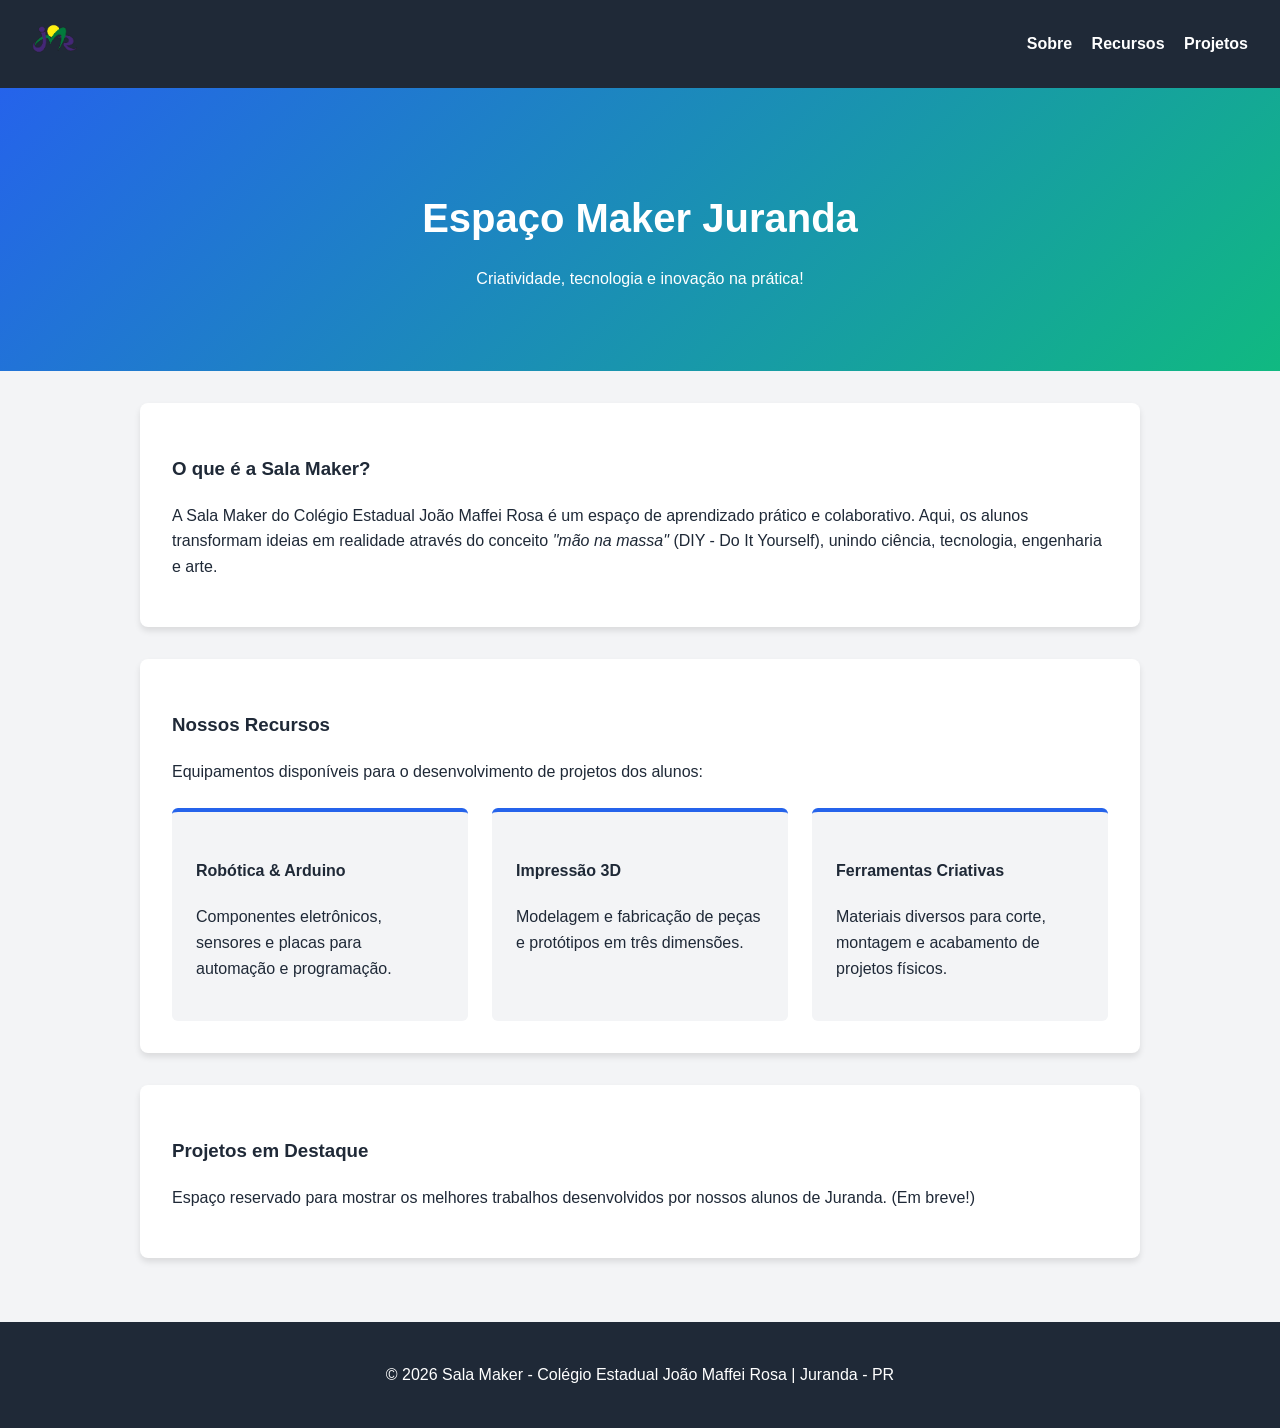
==== index.html @ e42b5aae "correção de bugs" ====
<!DOCTYPE html>
<html lang="pt-BR">
<head>
    <meta charset="UTF-8">
    <meta name="viewport" content="width=device-width, initial-scale=1.0">
    <title>Sala Maker - Colégio João Maffei Rosa</title>
    <style>
        /* Estilos Básicos e Cores */
        :root {
            --primary: #2563eb; /* Azul */
            --secondary: #10b981; /* Verde Maker */
            --dark: #1f2937;
            --light: #f3f4f6;
        }

        body {
            font-family: 'Segoe UI', Tahoma, Geneva, Verdana, sans-serif;
            margin: 0;
            padding: 0;
            background-color: var(--light);
            color: var(--dark);
            line-height: 1.6;
        }

        /* Cabeçalho */
        header {
            background-color: var(--dark);
            color: white;
            padding: 1rem 2rem;
            display: flex;
            justify-content: space-between;
            align-items: center;
        }

        header h1 {
            margin: 0;
            font-size: 1.5rem;
        }

        nav a {
            color: white;
            text-decoration: none;
            margin-left: 15px;
            font-weight: bold;
        }

        nav a:hover {
            color: var(--secondary);
        }

        /* Banner Principal */
        .hero {
            background: linear-gradient(135deg, var(--primary), var(--secondary));
            color: white;
            text-align: center;
            padding: 4rem 2rem;
        }

        .hero h2 {
            font-size: 2.5rem;
            margin-bottom: 1rem;
        }

        /* Seções de Conteúdo */
        .container {
            max-width: 1000px;
            margin: 2rem auto;
            padding: 0 1rem;
        }

        .section {
            background: white;
            padding: 2rem;
            border-radius: 8px;
            margin-bottom: 2rem;
            box-shadow: 0 4px 6px rgba(0,0,0,0.1);
        }

        /* Grid de Projetos/Equipamentos */
        .grid {
            display: grid;
            grid-template-columns: repeat(auto-fit, minmax(250px, 1fr));
            gap: 1.5rem;
            margin-top: 1.5rem;
        }

        .card {
            background: var(--light);
            padding: 1.5rem;
            border-radius: 6px;
            border-top: 4px solid var(--primary);
        }

        /* Rodapé */
        footer {
            text-align: center;
            padding: 1.5rem;
            background-color: var(--dark);
            color: white;
            margin-top: 4rem;
        }
    </style>
</head>
<body>

    <!-- Cabeçalho / Menu -->
    <header>
        <h1><img src="logo_maffei-removebg-preview (1).png" alt="Colégio Estadual João Maffei Rosa" width="45" height="auto"></h1>
        <nav>
            <a href="#sobre">Sobre</a>
            <a href="#recursos">Recursos</a>
            <a href="#projetos">Projetos</a>
        </nav>
    </header>

    <!-- Banner -->
    <section class="hero">
        <h2>Espaço Maker Juranda</h2>
        <p>Criatividade, tecnologia e inovação na prática!</p>
    </section>

    <div class="container">
        
        <!-- Sobre a Sala -->
        <section id="sobre" class="section">
            <h3>O que é a Sala Maker?</h3>
            <p>A Sala Maker do Colégio Estadual João Maffei Rosa é um espaço de aprendizado prático e colaborativo. Aqui, os alunos transformam ideias em realidade através do conceito <em>"mão na massa"</em> (DIY - Do It Yourself), unindo ciência, tecnologia, engenharia e arte.</p>
        </section>

        <!-- Recursos/Equipamentos -->
        <section id="recursos" class="section">
            <h3>Nossos Recursos</h3>
            <p>Equipamentos disponíveis para o desenvolvimento de projetos dos alunos:</p>
            <div class="grid">
                <div class="card">
                    <h4>Robótica & Arduino</h4>
                    <p>Componentes eletrônicos, sensores e placas para automação e programação.</p>
                </div>
                <div class="card">
                    <h4>Impressão 3D</h4>
                    <p>Modelagem e fabricação de peças e protótipos em três dimensões.</p>
                </div>
                <div class="card">
                    <h4>Ferramentas Criativas</h4>
                    <p>Materiais diversos para corte, montagem e acabamento de projetos físicos.</p>
                </div>
            </div>
        </section>

        <!-- Projetos em Destaque -->
        <section id="projetos" class="section">
            <h3>Projetos em Destaque</h3>
            <p>Espaço reservado para mostrar os melhores trabalhos desenvolvidos por nossos alunos de Juranda. (Em breve!)</p>
        </section>

    </div>

    <!-- Rodapé -->
    <footer>
        <p>&copy; 2026 Sala Maker - Colégio Estadual João Maffei Rosa | Juranda - PR</p>
    </footer>

</body>
</html>
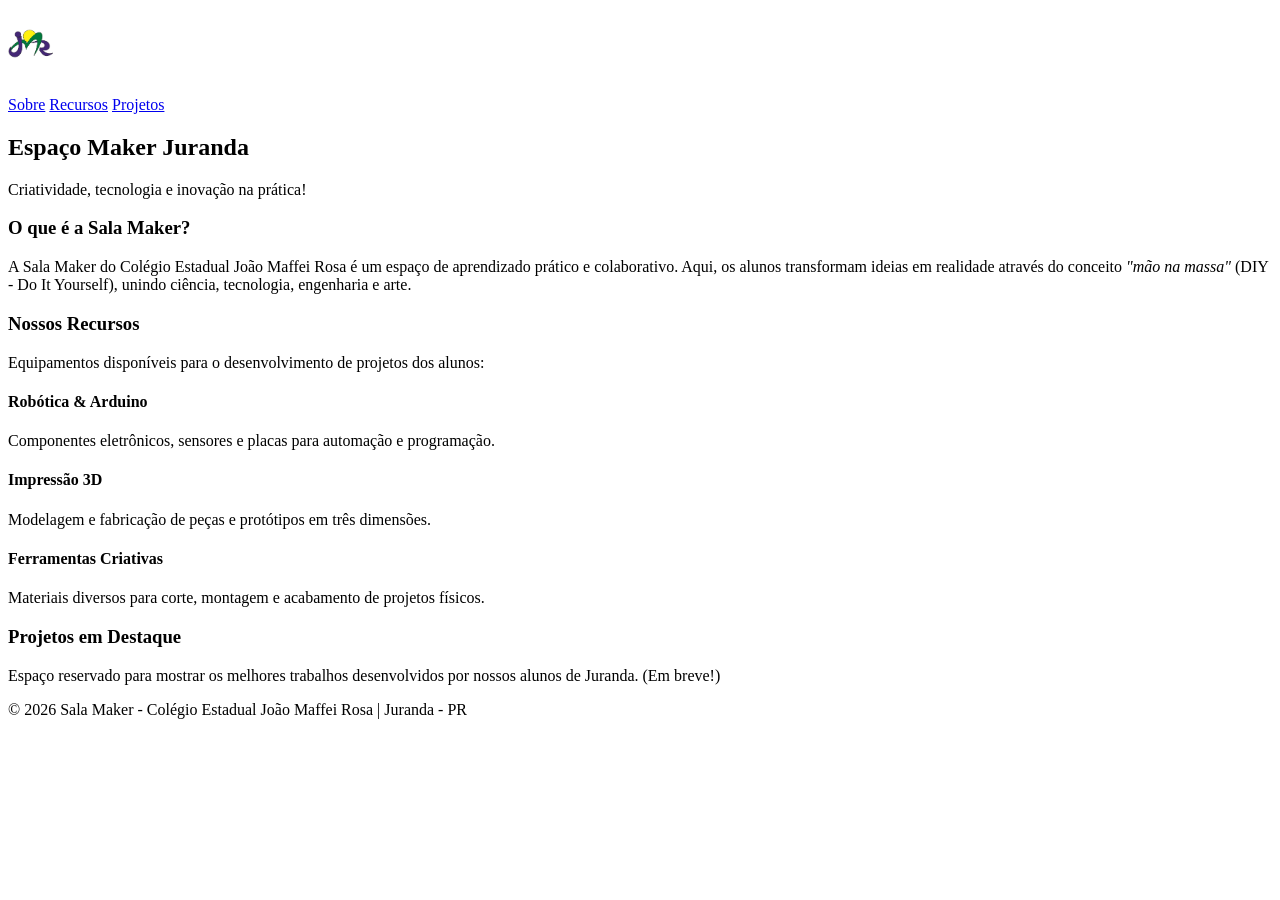
==== commit b24a21d1: "mucha cosas" ====
--- a/index.html
+++ b/index.html
@@ -4,102 +4,6 @@
     <meta charset="UTF-8">
     <meta name="viewport" content="width=device-width, initial-scale=1.0">
     <title>Sala Maker - Colégio João Maffei Rosa</title>
-    <style>
-        /* Estilos Básicos e Cores */
-        :root {
-            --primary: #2563eb; /* Azul */
-            --secondary: #10b981; /* Verde Maker */
-            --dark: #1f2937;
-            --light: #f3f4f6;
-        }
-
-        body {
-            font-family: 'Segoe UI', Tahoma, Geneva, Verdana, sans-serif;
-            margin: 0;
-            padding: 0;
-            background-color: var(--light);
-            color: var(--dark);
-            line-height: 1.6;
-        }
-
-        /* Cabeçalho */
-        header {
-            background-color: var(--dark);
-            color: white;
-            padding: 1rem 2rem;
-            display: flex;
-            justify-content: space-between;
-            align-items: center;
-        }
-
-        header h1 {
-            margin: 0;
-            font-size: 1.5rem;
-        }
-
-        nav a {
-            color: white;
-            text-decoration: none;
-            margin-left: 15px;
-            font-weight: bold;
-        }
-
-        nav a:hover {
-            color: var(--secondary);
-        }
-
-        /* Banner Principal */
-        .hero {
-            background: linear-gradient(135deg, var(--primary), var(--secondary));
-            color: white;
-            text-align: center;
-            padding: 4rem 2rem;
-        }
-
-        .hero h2 {
-            font-size: 2.5rem;
-            margin-bottom: 1rem;
-        }
-
-        /* Seções de Conteúdo */
-        .container {
-            max-width: 1000px;
-            margin: 2rem auto;
-            padding: 0 1rem;
-        }
-
-        .section {
-            background: white;
-            padding: 2rem;
-            border-radius: 8px;
-            margin-bottom: 2rem;
-            box-shadow: 0 4px 6px rgba(0,0,0,0.1);
-        }
-
-        /* Grid de Projetos/Equipamentos */
-        .grid {
-            display: grid;
-            grid-template-columns: repeat(auto-fit, minmax(250px, 1fr));
-            gap: 1.5rem;
-            margin-top: 1.5rem;
-        }
-
-        .card {
-            background: var(--light);
-            padding: 1.5rem;
-            border-radius: 6px;
-            border-top: 4px solid var(--primary);
-        }
-
-        /* Rodapé */
-        footer {
-            text-align: center;
-            padding: 1.5rem;
-            background-color: var(--dark);
-            color: white;
-            margin-top: 4rem;
-        }
-    </style>
 </head>
 <body>
 
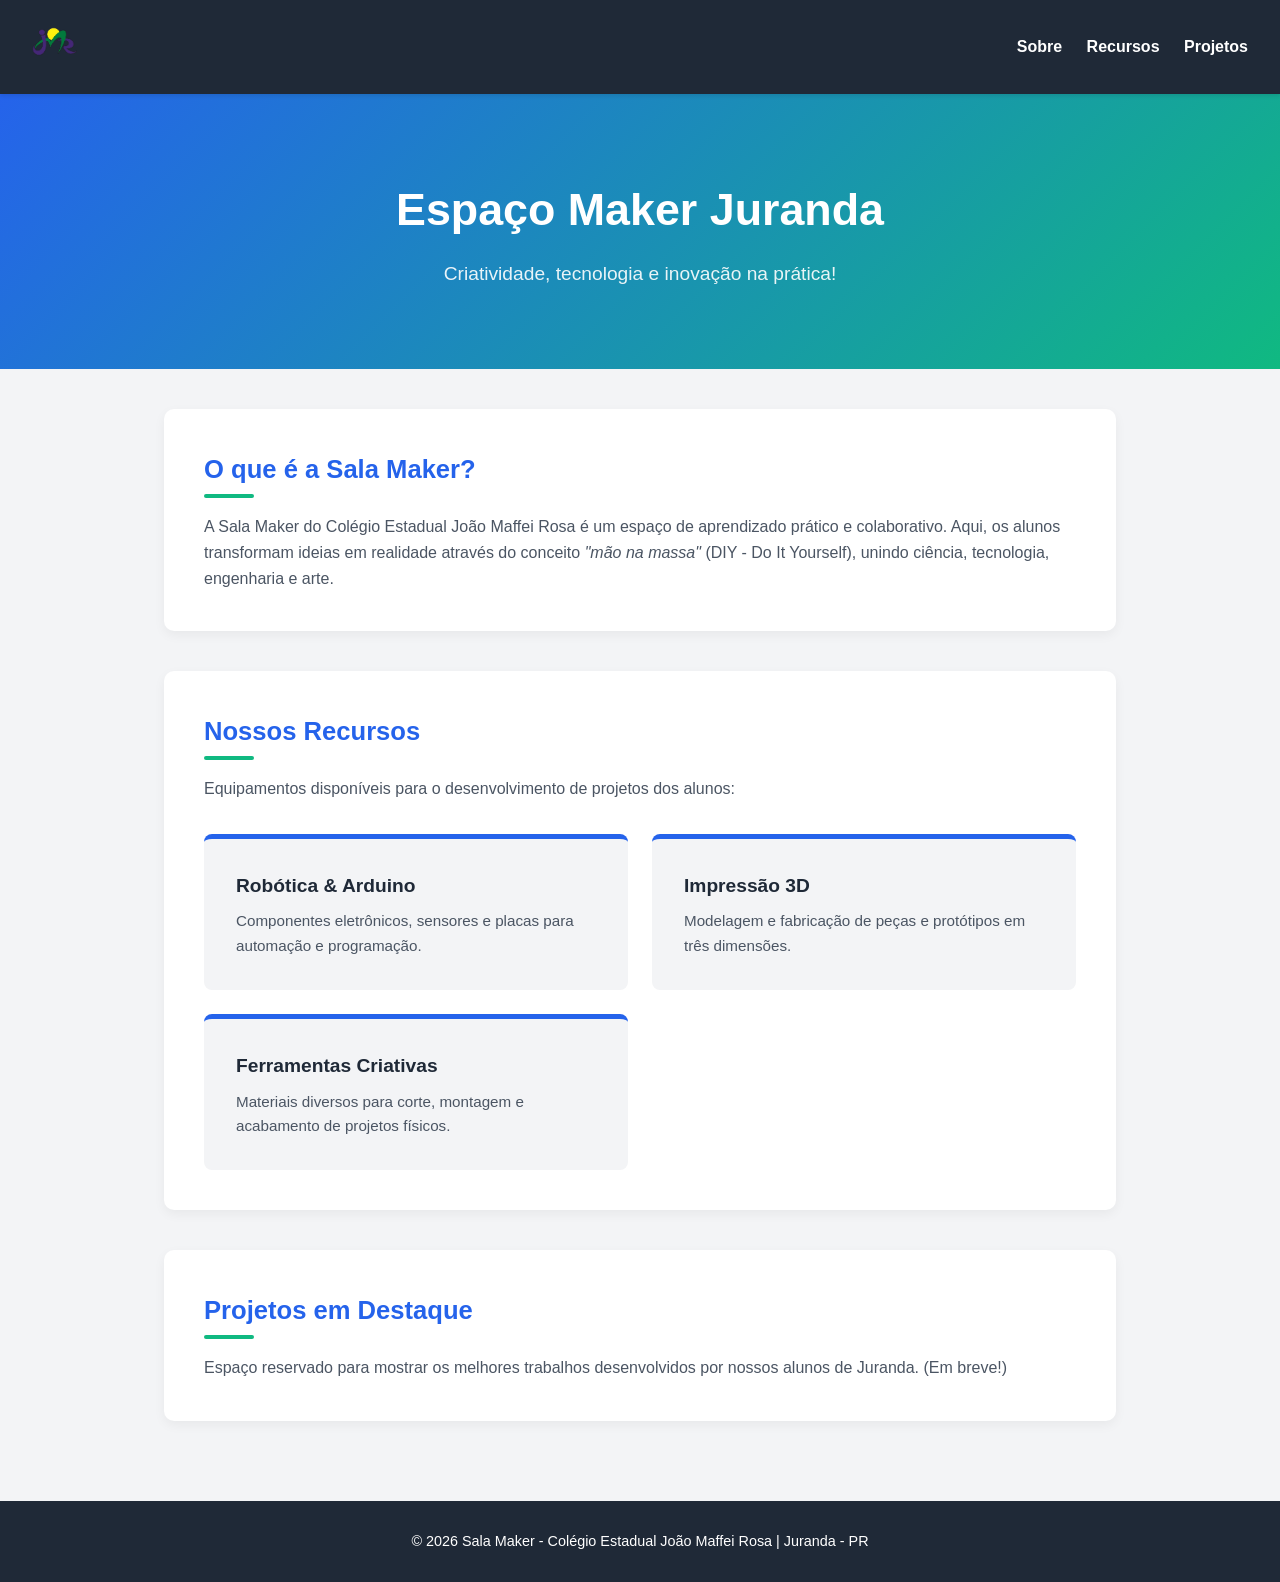
==== commit 8fb262d3: "integração do css como um arquivo separado :)" ====
--- a/index.html
+++ b/index.html
@@ -4,6 +4,7 @@
     <meta charset="UTF-8">
     <meta name="viewport" content="width=device-width, initial-scale=1.0">
     <title>Sala Maker - Colégio João Maffei Rosa</title>
+  <link rel="stylesheet" href="style.css">
 </head>
 <body>
 
--- a/style.css
+++ b/style.css
@@ -0,0 +1,190 @@
+/* ==========================================
+   CONFIGURAÇÕES GERAIS E VARIÁVEIS
+   ========================================== */
+:root {
+    --primary: #2563eb;       /* Azul Principal */
+    --secondary: #10b981;     /* Verde Maker / Inovação */
+    --dark: #1f2937;          /* Cinza Escuro para textos e menus */
+    --light: #f3f4f6;         /* Cinza Claro para o fundo geral */
+    --white: #ffffff;         /* Branco para os blocos de conteúdo */
+    --transition: all 0.3s ease;
+}
+
+* {
+    box-sizing: border-box;
+    margin: 0;
+    padding: 0;
+}
+
+body {
+    font-family: 'Segoe UI', Tahoma, Geneva, Verdana, sans-serif;
+    background-color: var(--light);
+    color: var(--dark);
+    line-height: 1.6;
+}
+
+/* ==========================================
+   CABEÇALHO E MENU
+   ========================================== */
+header {
+    background-color: var(--dark);
+    color: var(--white);
+    padding: 1.2rem 2rem;
+    display: flex;
+    justify-content: space-between;
+    align-items: center;
+    position: sticky;
+    top: 0;
+    z-index: 1000;
+    box-shadow: 0 2px 4px rgba(0,0,0,0.1);
+}
+
+header h1 {
+    font-size: 1.4rem;
+    font-weight: 700;
+    letter-spacing: 0.5px;
+}
+
+nav a {
+    color: var(--white);
+    text-decoration: none;
+    margin-left: 20px;
+    font-weight: 600;
+    transition: var(--transition);
+}
+
+nav a:hover {
+    color: var(--secondary);
+}
+
+/* ==========================================
+   BANNER PRINCIPAL (HERO)
+   ========================================== */
+.hero {
+    background: linear-gradient(135deg, var(--primary), var(--secondary));
+    color: var(--white);
+    text-align: center;
+    padding: 5rem 2rem;
+}
+
+.hero h2 {
+    font-size: 2.8rem;
+    margin-bottom: 0.8rem;
+    font-weight: 800;
+}
+
+.hero p {
+    font-size: 1.2rem;
+    opacity: 0.9;
+}
+
+/* ==========================================
+   ESTRUTURA DE CONTEÚDO (LAYOUT)
+   ========================================== */
+.container {
+    max-width: 1000px;
+    margin: 2.5rem auto;
+    padding: 0 1.5rem;
+}
+
+.section {
+    background: var(--white);
+    padding: 2.5rem;
+    border-radius: 10px;
+    margin-bottom: 2.5rem;
+    box-shadow: 0 4px 12px rgba(0, 0, 0, 0.05);
+}
+
+.section h3 {
+    font-size: 1.6rem;
+    color: var(--primary);
+    margin-bottom: 1rem;
+    position: relative;
+    padding-bottom: 0.5rem;
+}
+
+/* Linha decorativa abaixo dos títulos */
+.section h3::after {
+    content: '';
+    position: absolute;
+    bottom: 0;
+    left: 0;
+    width: 50px;
+    height: 4px;
+    background-color: var(--secondary);
+    border-radius: 2px;
+}
+
+.section p {
+    margin-top: 1rem;
+    color: #4b5563;
+}
+
+/* ==========================================
+   GRID DE RECURSOS E CARDS
+   ========================================== */
+.grid {
+    display: grid;
+    grid-template-columns: repeat(auto-fit, minmax(280px, 1fr));
+    gap: 1.5rem;
+    margin-top: 2rem;
+}
+
+.card {
+    background: var(--light);
+    padding: 2rem;
+    border-radius: 8px;
+    border-top: 5px solid var(--primary);
+    transition: var(--transition);
+}
+
+.card:hover {
+    transform: translateY(-5px);
+    box-shadow: 0 6px 16px rgba(0,0,0,0.1);
+}
+
+.card h4 {
+    font-size: 1.2rem;
+    color: var(--dark);
+    margin-bottom: 0.5rem;
+}
+
+.card p {
+    font-size: 0.95rem;
+    margin-top: 0;
+}
+
+/* ==========================================
+   RODAPÉ
+   ========================================== */
+footer {
+    text-align: center;
+    padding: 1.8rem;
+    background-color: var(--dark);
+    color: var(--white);
+    margin-top: 5rem;
+    font-size: 0.9rem;
+}
+
+/* ==========================================
+   RESPONSIVIDADE (CELULARES)
+   ========================================== */
+@media (max-width: 768px) {
+    header {
+        flex-direction: column;
+        gap: 1rem;
+        text-align: center;
+    }
+
+    nav a {
+        margin: 0 10px;
+    }
+
+    .hero h2 {
+        font-size: 2rem;
+    }
+
+    .section {
+        padding: 1.5rem;
+    }
+}
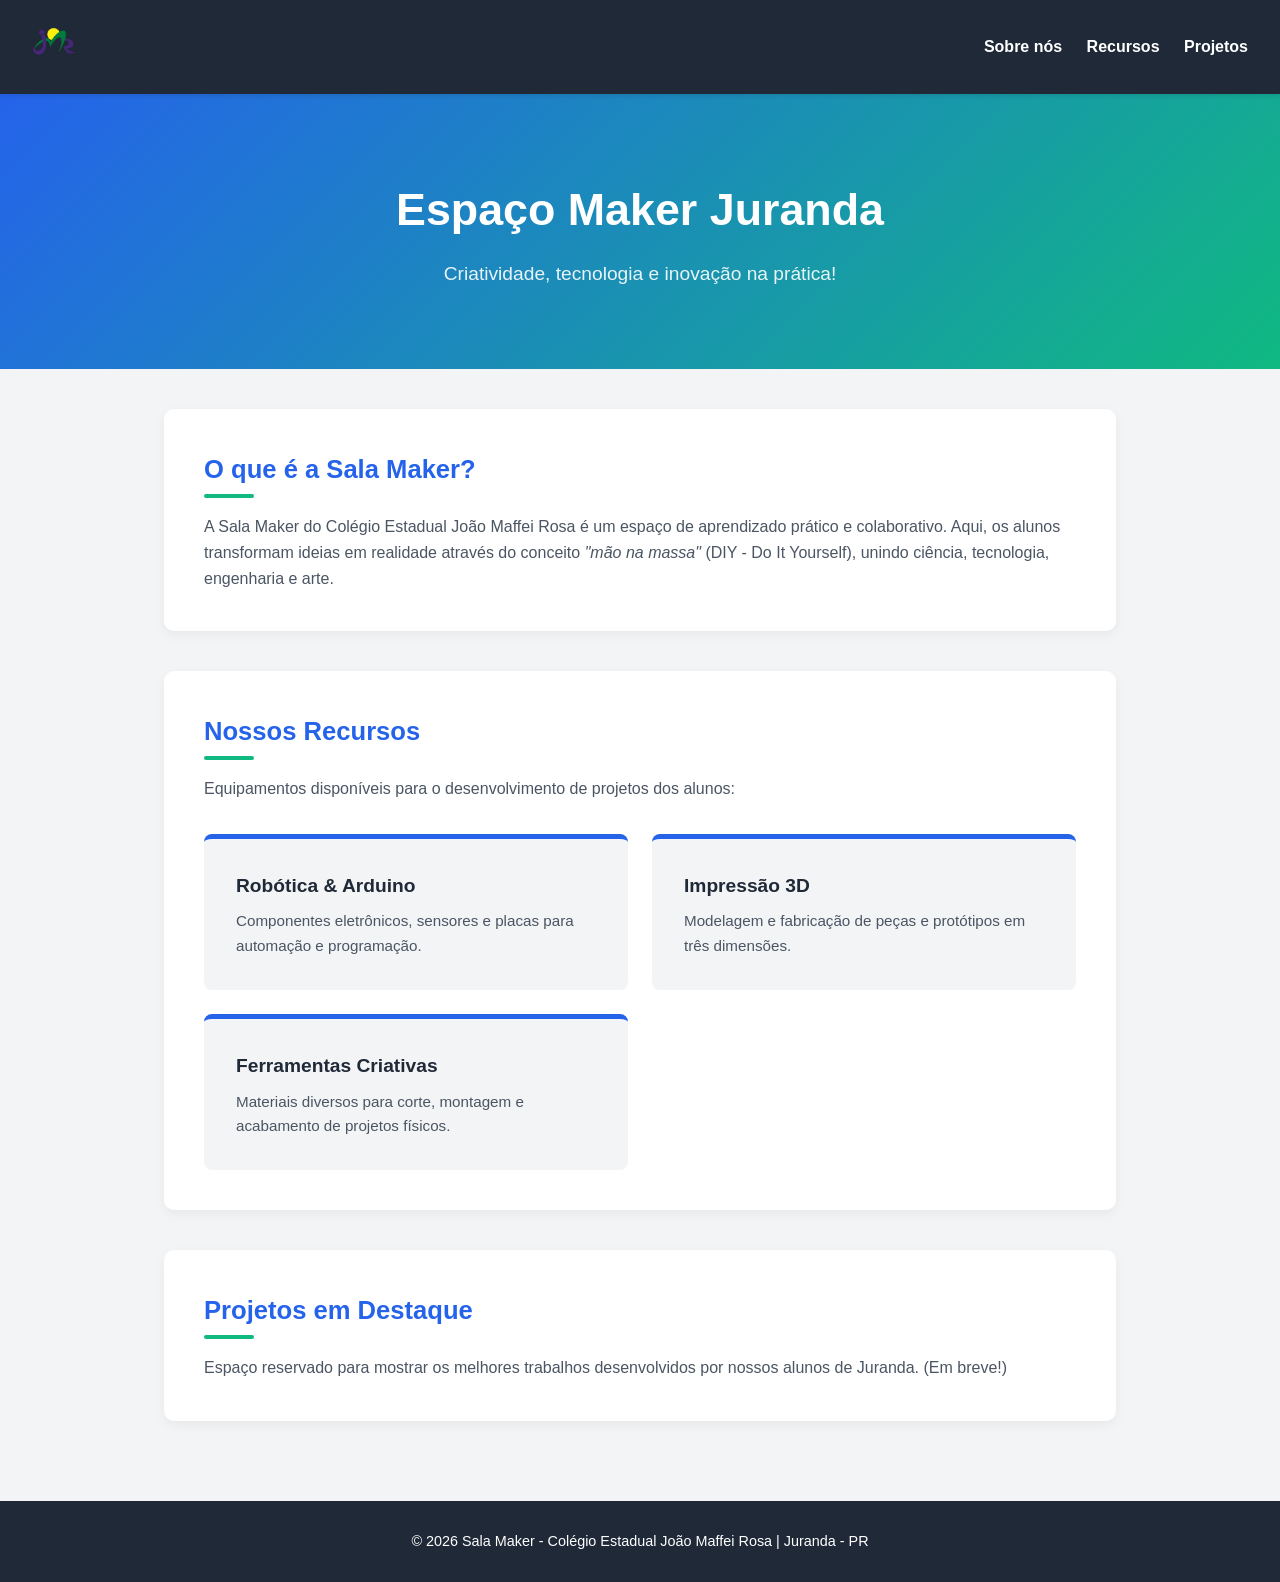
==== commit ddef6f29: "mudanças" ====
--- a/index.html
+++ b/index.html
@@ -9,12 +9,12 @@
 <body>
 
     <!-- Cabeçalho / Menu -->
-    <header>
+   <header>
         <h1><img src="logo_maffei-removebg-preview (1).png" alt="Colégio Estadual João Maffei Rosa" width="45" height="auto"></h1>
         <nav>
-            <a href="#sobre">Sobre</a>
-            <a href="#recursos">Recursos</a>
-            <a href="#projetos">Projetos</a>
+            <a href="sobrenos.html">Sobre nós</a>
+            <a href="recursos.html">Recursos</a>
+            <a href="projetos.html">Projetos</a>
         </nav>
     </header>
 
--- a/style.css
+++ b/style.css
@@ -1,3 +1,4 @@
+@import url('https://fonts.googleapis.com/css2?family=Barlow:ital,wght@0,100;0,200;0,300;0,400;0,500;0,600;0,700;0,800;0,900;1,100;1,200;1,300;1,400;1,500;1,600;1,700;1,800;1,900&display=swap');
 /* ==========================================
    CONFIGURAÇÕES GERAIS E VARIÁVEIS
    ========================================== */
@@ -187,4 +188,16 @@
     .section {
         padding: 1.5rem;
     }
-}
+    .btn-voltar {
+    display: inline-block;
+    background-color: #cec9cc;
+    color: #000000;
+    padding: 10px 20px;
+    border-radius: 8px;
+    text-decoration: none;
+    font-weight: bold;
+    border: 2px solid #0e4290;
+    transition: all 0.3s ease;
+    font-family: 'Poppins', sans-serif;
+}
+}
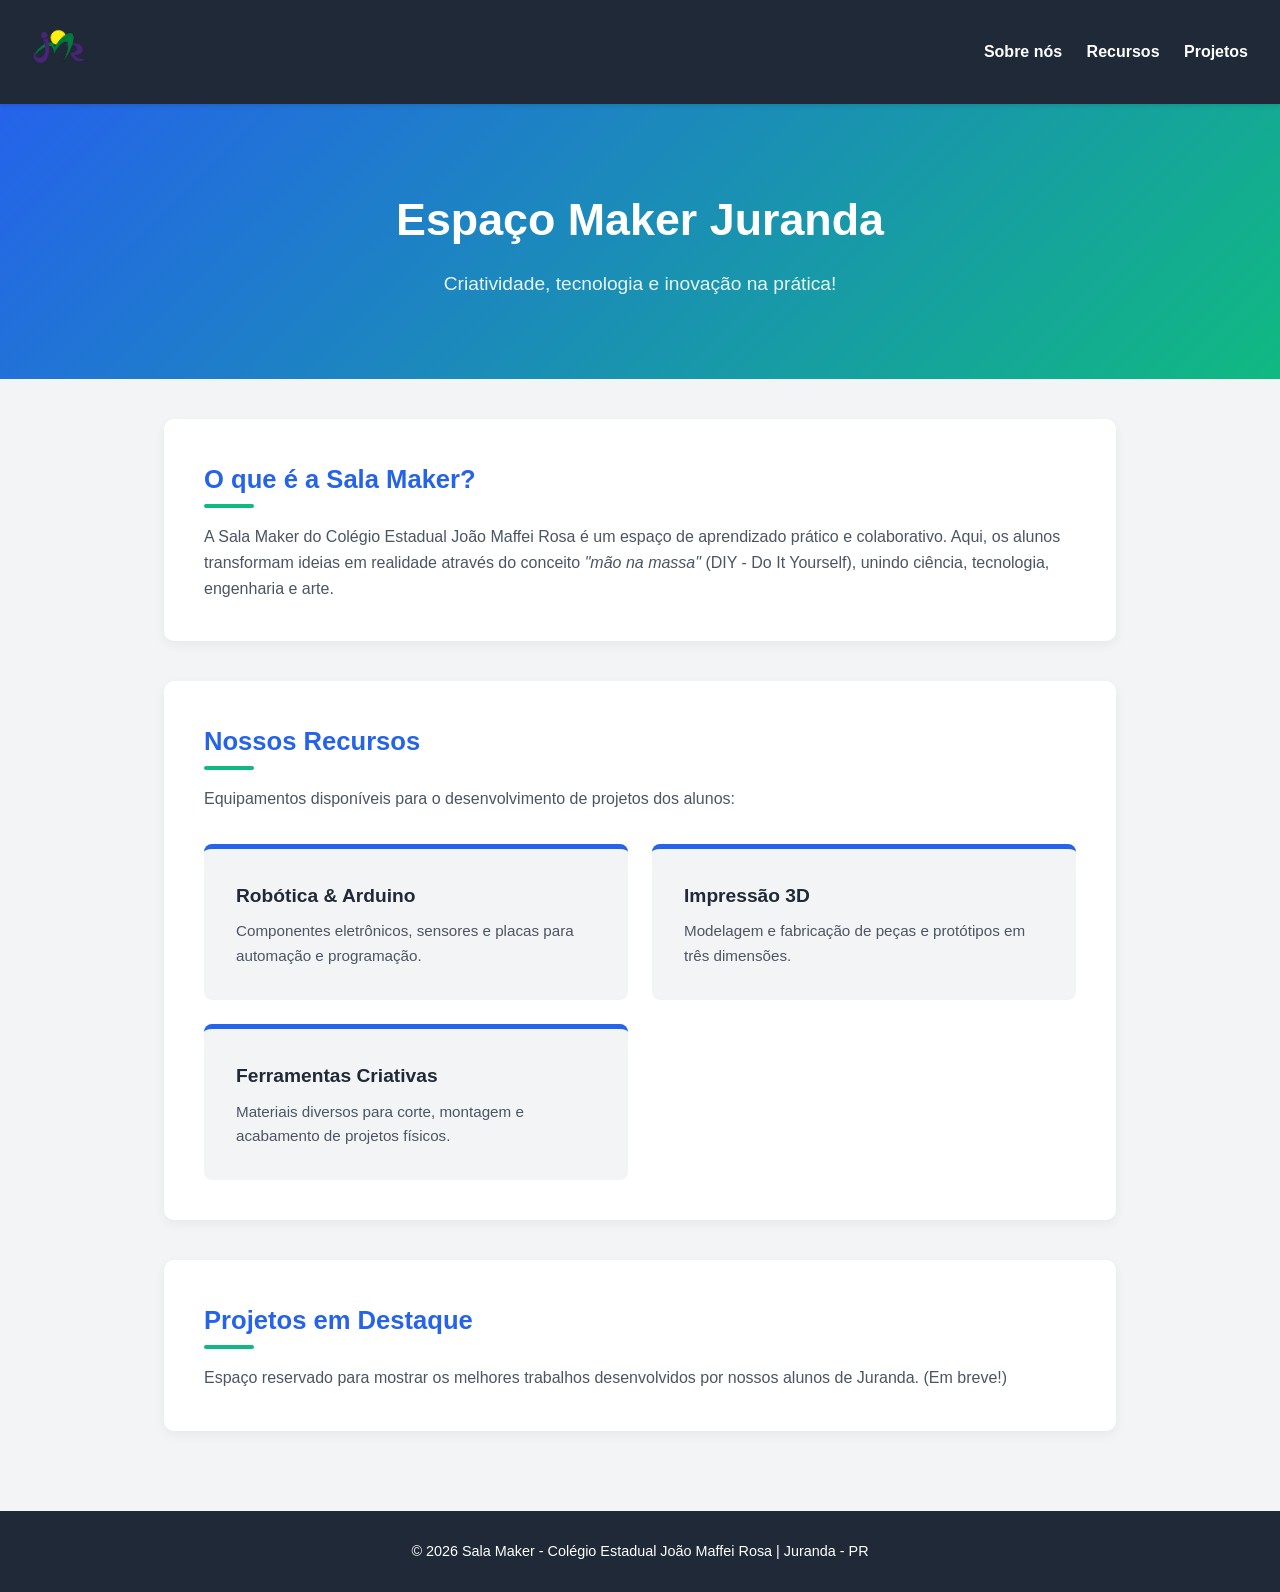
==== commit a88387b5: "hello" ====
--- a/index.html
+++ b/index.html
@@ -10,7 +10,7 @@
 
     <!-- Cabeçalho / Menu -->
    <header>
-        <h1><img src="logo_maffei-removebg-preview (1).png" alt="Colégio Estadual João Maffei Rosa" width="45" height="auto"></h1>
+        <h1><img src="logo_maffei-removebg-preview (1).png" alt="Colégio Estadual João Maffei Rosa" width="55" height="auto"></h1>
         <nav>
             <a href="sobrenos.html">Sobre nós</a>
             <a href="recursos.html">Recursos</a>
--- a/style.css
+++ b/style.css
@@ -56,6 +56,18 @@
 
 nav a:hover {
     color: var(--secondary);
+}
+.btn-voltar {
+    display: inline-block;
+    background-color: #cec9cc;
+    color: #000000;
+    padding: 10px 20px;
+    border-radius: 8px;
+    text-decoration: none;
+    font-weight: bold;
+    border: 2px solid #0e4290;
+    transition: all 0.3s ease;
+    font-family: 'Poppins', sans-serif;
 }
 
 /* ==========================================
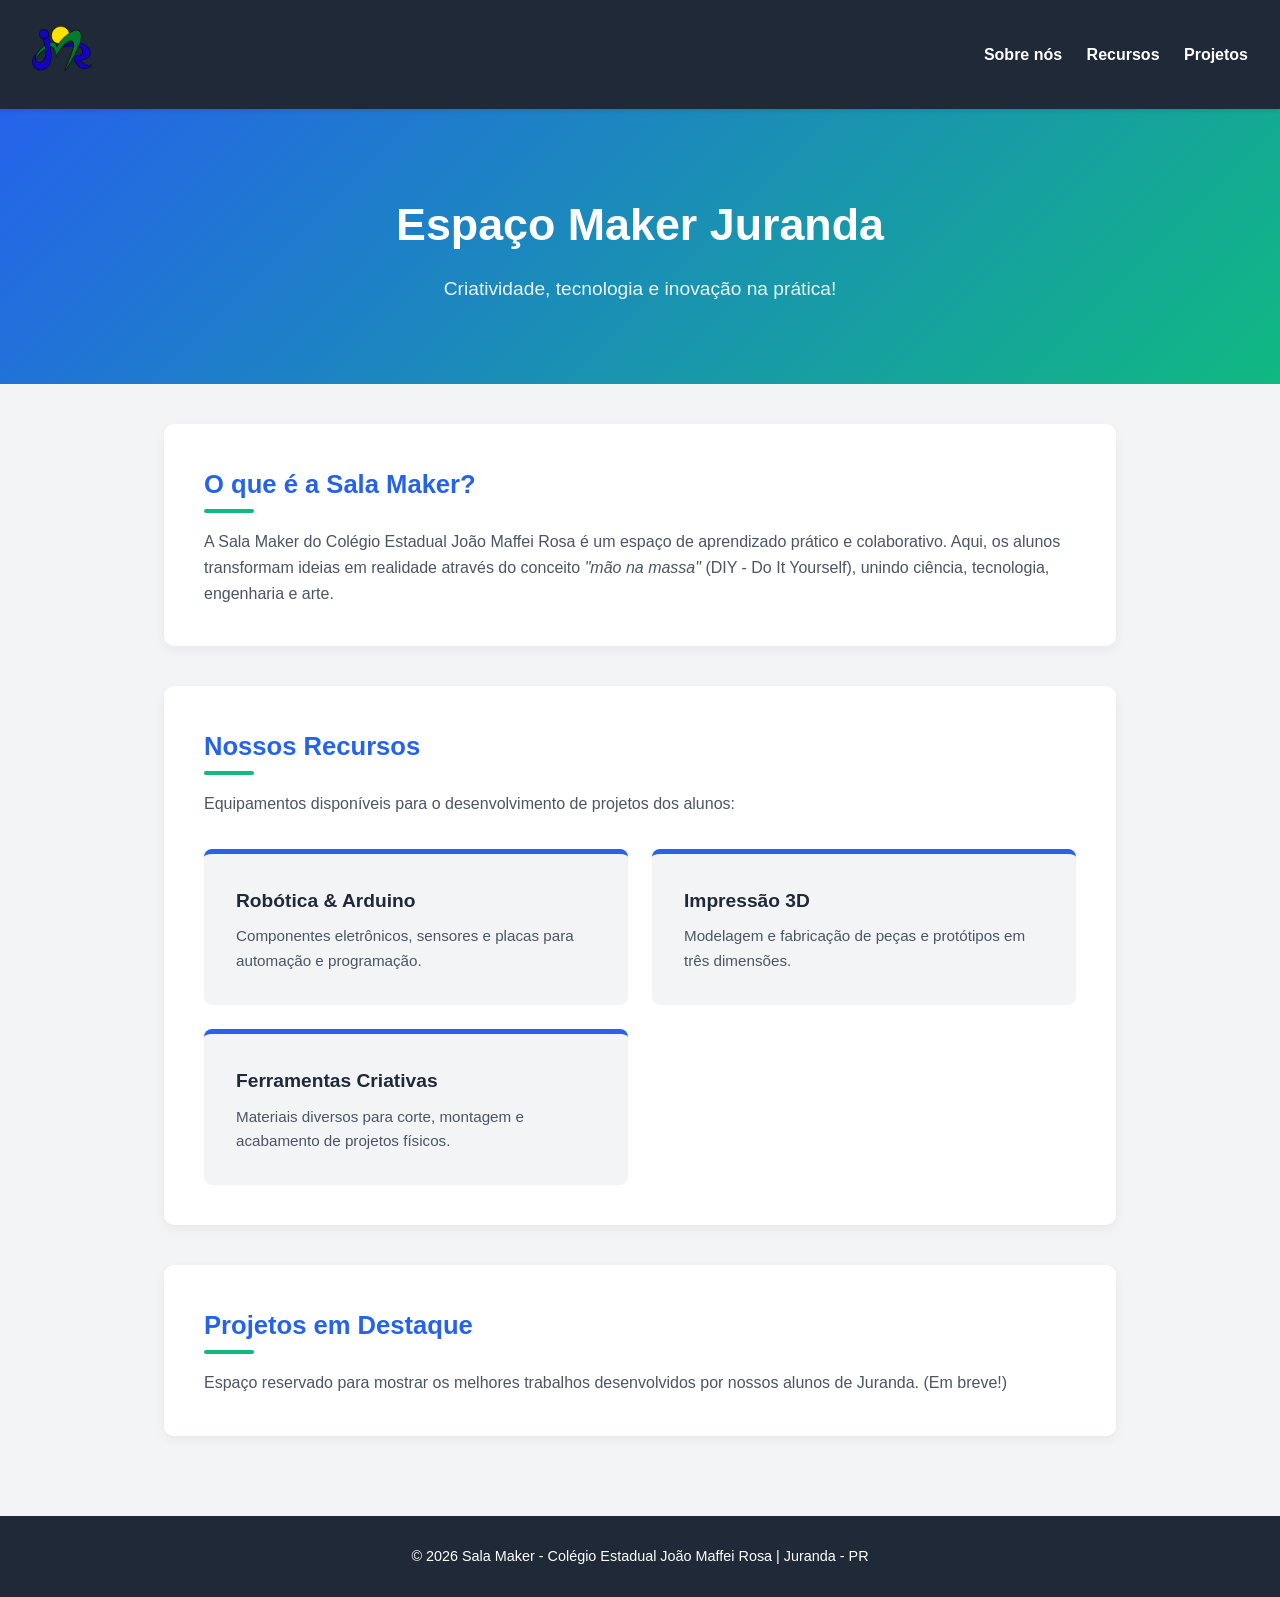
==== commit 20e77522: "super update" ====
--- a/index.html
+++ b/index.html
@@ -10,7 +10,7 @@
 
     <!-- Cabeçalho / Menu -->
    <header>
-        <h1><img src="logo_maffei-removebg-preview (1).png" alt="Colégio Estadual João Maffei Rosa" width="55" height="auto"></h1>
+        <h1><img src="Emblema Abstrato Colorido com Sol Amarelo (1).png" alt="Colégio Estadual João Maffei Rosa" width="60" height="auto"></h1>
         <nav>
             <a href="sobrenos.html">Sobre nós</a>
             <a href="recursos.html">Recursos</a>
